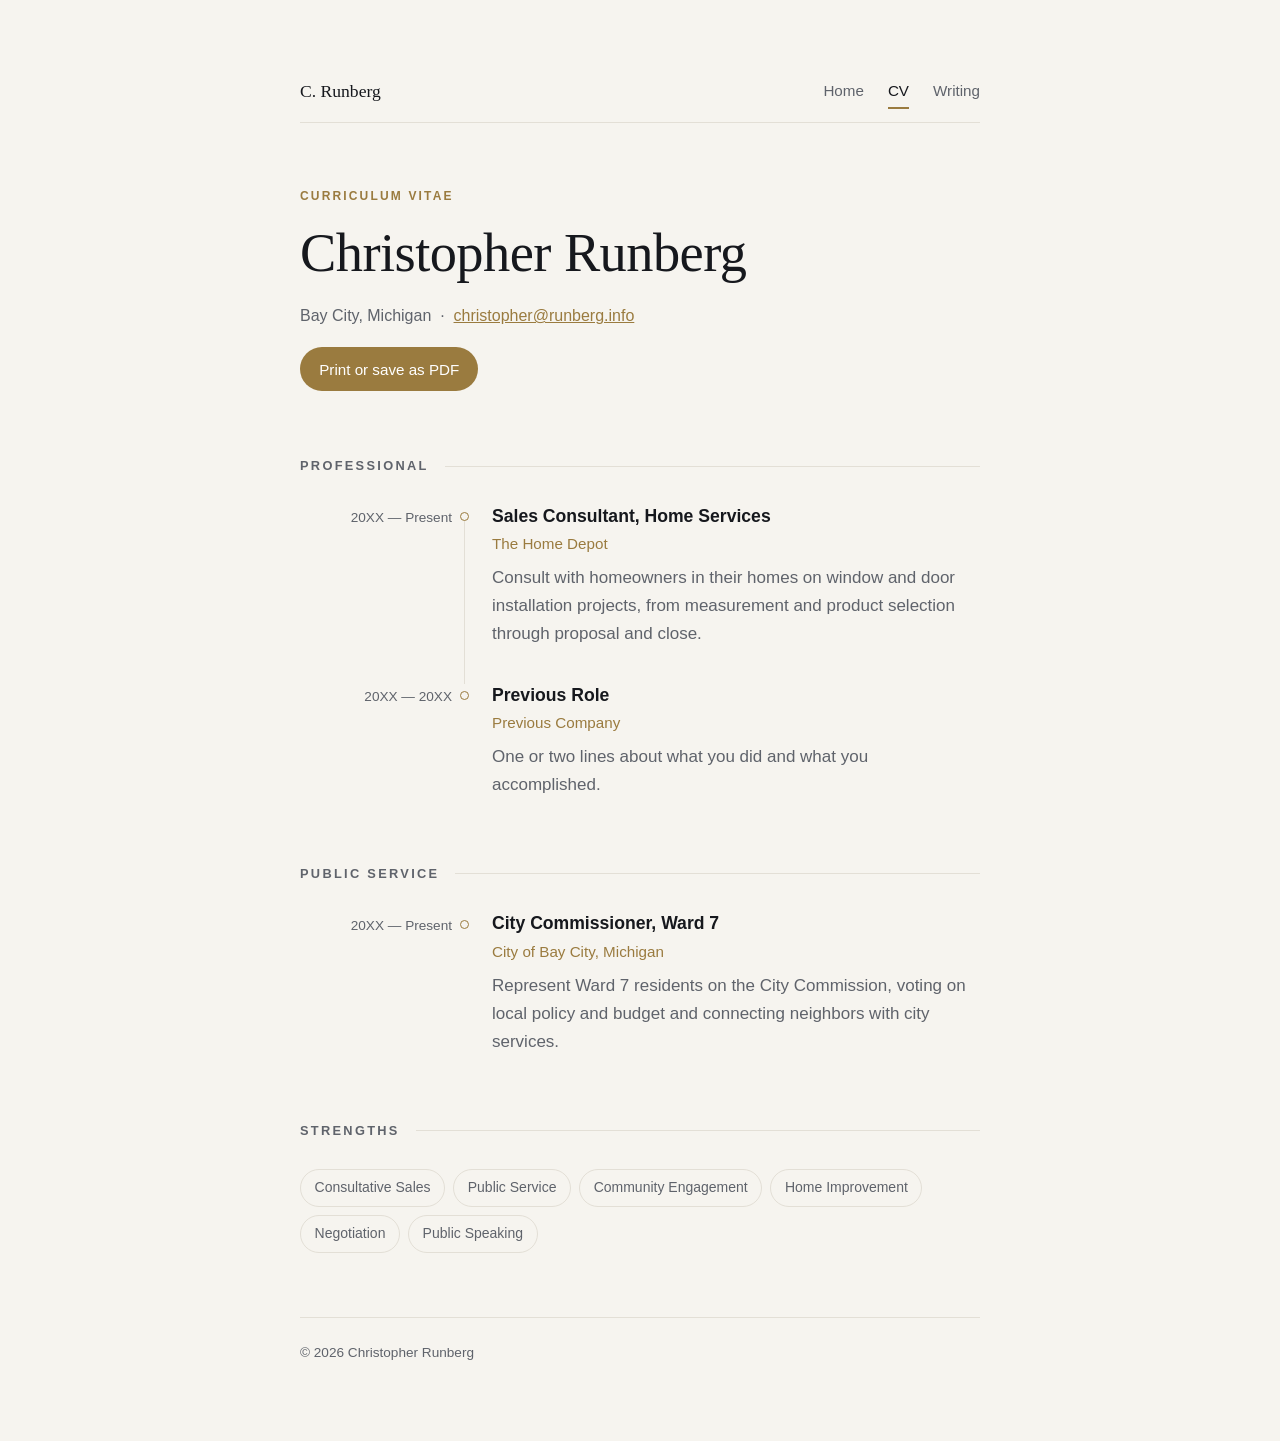
==== cv.html @ a06b4a8a "Add CV and Writing pages with shared navigation Split the single-page site into Home, CV, and Writin" ====
<!DOCTYPE html>
<html lang="en">
<head>
  <meta charset="UTF-8">
  <meta name="viewport" content="width=device-width, initial-scale=1">
  <title>CV — Christopher Runberg</title>
  <meta name="description" content="Curriculum vitae of Christopher Runberg: professional experience, public service, and strengths.">
  <meta name="theme-color" content="#0f1115">
  <meta property="og:title" content="Christopher Runberg — CV">
  <meta property="og:type" content="profile">
  <link rel="icon" href="data:image/svg+xml,%3Csvg xmlns='http://www.w3.org/2000/svg' viewBox='0 0 64 64'%3E%3Crect width='64' height='64' rx='14' fill='%230f1115'/%3E%3Ctext x='50%25' y='54%25' text-anchor='middle' dominant-baseline='middle' font-family='Georgia,serif' font-size='28' fill='%23c9a96e'%3ECR%3C/text%3E%3C/svg%3E">
  <link rel="stylesheet" href="style.css">
</head>
<body>

  <a class="skip-link" href="#main">Skip to content</a>

  <div class="page">

    <nav class="site-nav" aria-label="Main">
      <a class="nav-name" href="index.html">C. Runberg</a>
      <ul>
        <li><a href="index.html">Home</a></li>
        <li><a href="cv.html" aria-current="page">CV</a></li>
        <li><a href="writing.html">Writing</a></li>
      </ul>
    </nav>

    <!-- ========== PAGE TITLE ========== -->
    <header class="page-head">
      <p class="eyebrow">Curriculum Vitae</p>
      <h1>Christopher Runberg</h1>
      <p class="role">Bay City, Michigan &nbsp;·&nbsp; <a href="mailto:christopher@runberg.info">christopher@runberg.info</a></p>
      <!-- onclick="window.print()" opens the print dialog, where visitors can choose "Save as PDF" -->
      <button class="button" type="button" onclick="window.print()">Print or save as PDF</button>
    </header>

    <main id="main" class="stack">

      <!-- ========== PROFESSIONAL ==========
           Newest job first. Copy one <li class="entry">…</li> block to add a job. -->
      <section class="block" aria-labelledby="pro-heading">
        <h2 id="pro-heading">Professional</h2>
        <ol class="timeline">

          <li class="entry">
            <div class="when">20XX — Present</div>  <!-- EDIT ME -->
            <div class="what">
              <h3>Sales Consultant, Home Services</h3>
              <p class="org">The Home Depot</p>
              <p>
                <!-- EDIT ME -->
                Consult with homeowners in their homes on window and door
                installation projects, from measurement and product selection
                through proposal and close.
              </p>
            </div>
          </li>

          <li class="entry">
            <div class="when">20XX — 20XX</div>  <!-- EDIT ME -->
            <div class="what">
              <h3>Previous Role</h3>
              <p class="org">Previous Company</p>
              <p>One or two lines about what you did and what you accomplished.</p>
            </div>
          </li>

        </ol>
      </section>

      <!-- ========== PUBLIC SERVICE ========== -->
      <section class="block" aria-labelledby="service-heading">
        <h2 id="service-heading">Public Service</h2>
        <ol class="timeline">

          <li class="entry">
            <div class="when">20XX — Present</div>  <!-- EDIT ME -->
            <div class="what">
              <h3>City Commissioner, Ward 7</h3>
              <p class="org">City of Bay City, Michigan</p>
              <p>
                <!-- EDIT ME -->
                Represent Ward 7 residents on the City Commission, voting on
                local policy and budget and connecting neighbors with city services.
              </p>
            </div>
          </li>

        </ol>
      </section>

      <!-- ========== STRENGTHS (delete this section if you don't want it) ========== -->
      <section class="block" aria-labelledby="skills-heading">
        <h2 id="skills-heading">Strengths</h2>
        <ul class="tags">
          <li>Consultative Sales</li>
          <li>Public Service</li>
          <li>Community Engagement</li>
          <li>Home Improvement</li>
          <li>Negotiation</li>
          <li>Public Speaking</li>
        </ul>
      </section>

    </main>

    <footer class="footer">
      <p>© 2026 Christopher Runberg</p>
    </footer>

  </div>
</body>
</html>
---- style.css ----
/* =========================================================
   1. DESIGN TOKENS (CSS variables)
   Change a value here and it updates everywhere on the site.
   ========================================================= */
:root {
  /* Colors — light mode */
  --bg:         #f6f4ef;   /* page background (warm off-white) */
  --surface:    #ffffff;   /* cards / buttons */
  --text:       #16181d;   /* main text */
  --muted:      #5f636b;   /* secondary text */
  --line:       #e3dfd6;   /* borders & timeline line */
  --accent:     #9a7b3f;   /* gold accent */
  --accent-ink: #ffffff;   /* text on top of accent color */

  /* Fonts — "system" fonts already on every device = zero download time */
  --font-sans:  -apple-system, BlinkMacSystemFont, "Segoe UI", Roboto, "Helvetica Neue", Arial, sans-serif;
  --font-serif: "Iowan Old Style", "Palatino Linotype", Palatino, Georgia, serif;

  /* Spacing & shape */
  --space: 1rem;           /* 1rem = 16px by default */
  --radius: 14px;
  --max-width: 760px;      /* how wide the content gets on big screens */
}

/* Dark mode: kicks in automatically if the visitor's phone/computer is set to dark */
@media (prefers-color-scheme: dark) {
  :root {
    --bg:      #0f1115;
    --surface: #171a20;
    --text:    #ece9e2;
    --muted:   #9a9da5;
    --line:    #2a2e36;
    --accent:  #c9a96e;
    --accent-ink: #0f1115;
  }
}

/* =========================================================
   2. RESET & BASE
   Browsers add default spacing; we normalize it.
   ========================================================= */
*, *::before, *::after { box-sizing: border-box; }

html { -webkit-text-size-adjust: 100%; }

body {
  margin: 0;
  background: var(--bg);
  color: var(--text);
  font-family: var(--font-sans);
  font-size: 1.0625rem;      /* 17px — comfortable reading size */
  line-height: 1.65;
  -webkit-font-smoothing: antialiased;
}

h1, h2, h3, p { margin: 0; }

a { color: inherit; }

/* =========================================================
   3. PAGE LAYOUT
   clamp(min, preferred, max) = sizes that scale with the screen.
   ========================================================= */
.page {
  max-width: var(--max-width);
  margin-inline: auto;                         /* centers the page */
  padding: clamp(2rem, 6vw, 5rem) clamp(1.25rem, 5vw, 2.5rem);
  display: grid;
  gap: clamp(2.5rem, 6vw, 4rem);               /* space between sections */
}

/* =========================================================
   4. HEADER / HERO  (uses CSS Grid)
   ========================================================= */
.hero {
  display: grid;
  grid-template-columns: auto 1fr;             /* monogram | text */
  gap: clamp(1.25rem, 4vw, 2.5rem);
  align-items: start;
}

.monogram {
  width: clamp(72px, 14vw, 104px);
  aspect-ratio: 1;                             /* keeps it a perfect square */
  display: grid;
  place-items: center;                         /* centers the letters */
  border-radius: 50%;
  border: 1px solid var(--accent);
  color: var(--accent);
  font-family: var(--font-serif);
  font-size: clamp(1.5rem, 4vw, 2.25rem);
  letter-spacing: 0.04em;
}

.eyebrow {
  font-size: 0.75rem;
  font-weight: 600;
  letter-spacing: 0.18em;
  text-transform: uppercase;
  color: var(--accent);
  margin-bottom: 0.5rem;
}

h1 {
  font-family: var(--font-serif);
  font-weight: 500;
  font-size: clamp(2.1rem, 6.5vw, 3.4rem);
  line-height: 1.1;
  letter-spacing: -0.01em;
}

.role {
  margin-top: 0.6rem;
  color: var(--muted);
  font-size: 1rem;
}

.bio {
  margin-top: 1.25rem;
  max-width: 58ch;                             /* ~58 characters per line = easy reading */
}

/* =========================================================
   5. CONTACT LINKS  (uses Flexbox)
   ========================================================= */
.contact {
  list-style: none;
  margin: 0;
  padding: 0;
  display: grid;
  grid-template-columns: repeat(3, 1fr);       /* 3 equal columns = a tidy 3×2 block */
  gap: 0.75rem;
}

.contact a {
  display: flex;
  justify-content: center;                     /* centers icon + label inside each button */
  align-items: center;
  gap: 0.55rem;
  padding: 0.7rem 1.1rem;
  min-height: 44px;                            /* big enough to tap with a thumb */
  background: var(--surface);
  border: 1px solid var(--line);
  border-radius: 999px;                        /* pill shape */
  text-decoration: none;
  font-size: 0.95rem;
  font-weight: 500;
  transition: border-color .2s, background .2s, color .2s, transform .2s;
}

.contact a:hover {
  border-color: var(--accent);
  color: var(--accent);
  transform: translateY(-1px);
}

.contact svg {
  width: 18px;
  height: 18px;
  fill: none;
  stroke: currentColor;                        /* icon takes the text color */
  stroke-width: 1.6;
  stroke-linejoin: round;
  stroke-linecap: round;
}

/* =========================================================
   6. SECTION HEADINGS
   ========================================================= */
.block h2 {
  display: flex;
  align-items: center;
  gap: 1rem;
  font-size: 0.8rem;
  font-weight: 600;
  letter-spacing: 0.18em;
  text-transform: uppercase;
  color: var(--muted);
  margin-bottom: 1.75rem;
}

/* thin line that extends to the right of each heading */
.block h2::after {
  content: "";
  flex: 1;
  height: 1px;
  background: var(--line);
}

/* =========================================================
   7. TIMELINE
   ========================================================= */
.timeline {
  list-style: none;
  margin: 0;
  padding: 0;
  position: relative;
}

.entry {
  display: grid;
  grid-template-columns: 9.5rem 1fr;           /* date column | details column */
  gap: 1.5rem;
  padding-bottom: 2.25rem;
  position: relative;
}

/* The vertical line */
.entry::before {
  content: "";
  position: absolute;
  left: calc(9.5rem + 0.75rem);                /* sits in the gap between columns */
  top: 0.55rem;
  bottom: 0;
  width: 1px;
  background: var(--line);
}
.entry:last-child::before { display: none; }   /* no line hanging off the last item */
.entry:last-child { padding-bottom: 0; }

/* The dot */
.entry::after {
  content: "";
  position: absolute;
  left: calc(9.5rem + 0.75rem - 4px);
  top: 0.45rem;
  width: 9px;
  height: 9px;
  border-radius: 50%;
  background: var(--bg);
  border: 1.5px solid var(--accent);
}

.when {
  font-size: 0.85rem;
  color: var(--muted);
  font-variant-numeric: tabular-nums;          /* numbers line up neatly */
  padding-top: 0.15rem;
  text-align: right;
}

.what { padding-left: 1rem; }

.what h3 {
  font-size: 1.1rem;
  font-weight: 600;
  line-height: 1.35;
}

.org {
  color: var(--accent);
  font-size: 0.95rem;
  margin: 0.15rem 0 0.5rem;
}

.what p:last-child { color: var(--muted); }

/* =========================================================
   8. STRENGTH TAGS
   ========================================================= */
.tags {
  list-style: none;
  margin: 0;
  padding: 0;
  display: flex;
  flex-wrap: wrap;
  gap: 0.5rem;
}

.tags li {
  padding: 0.4rem 0.85rem;
  border: 1px solid var(--line);
  border-radius: 999px;
  font-size: 0.875rem;
  color: var(--muted);
}

/* =========================================================
   9. FOOTER
   ========================================================= */
.footer {
  padding-top: 1.5rem;
  border-top: 1px solid var(--line);
  font-size: 0.85rem;
  color: var(--muted);
}

/* =========================================================
   9b. MENU (top of every page)
   ========================================================= */
.site-nav {
  display: flex;
  justify-content: space-between;              /* name on the left, links on the right */
  align-items: center;
  flex-wrap: wrap;
  gap: 0.75rem 1.5rem;
  padding-bottom: 1rem;
  border-bottom: 1px solid var(--line);
}

.nav-name {
  font-family: var(--font-serif);
  font-size: 1.1rem;
  text-decoration: none;
}

.site-nav ul {
  list-style: none;
  margin: 0;
  padding: 0;
  display: flex;
  gap: 1.5rem;
}

.site-nav ul a {
  text-decoration: none;
  font-size: 0.95rem;
  color: var(--muted);
  padding: 0.5rem 0;                           /* taller tap target on phones */
}

.site-nav ul a:hover { color: var(--accent); }

/* The page you're on: darker text plus a gold underline */
.site-nav a[aria-current="page"] {
  color: var(--text);
  border-bottom: 2px solid var(--accent);
}

/* =========================================================
   9c. PAGE TITLES (CV and Writing pages)
   ========================================================= */
.page-head { display: grid; gap: 0.6rem; justify-items: start; }
.page-head .role a { color: var(--accent); }
.page-head .bio { margin-top: 0.25rem; }

/* Space between sections inside <main> */
.stack {
  display: grid;
  gap: clamp(2.5rem, 6vw, 4rem);
}

/* =========================================================
   9d. BUTTON
   ========================================================= */
.button {
  margin-top: 0.5rem;
  display: inline-flex;
  align-items: center;
  min-height: 44px;
  padding: 0.6rem 1.2rem;
  font: inherit;
  font-size: 0.95rem;
  font-weight: 500;
  color: var(--accent-ink);
  background: var(--accent);
  border: none;
  border-radius: 999px;
  text-decoration: none;
  cursor: pointer;
}
.button:hover { filter: brightness(1.08); }

/* =========================================================
   9e. CARDS (signposts on Home, posts on Writing)
   ========================================================= */
.cards {
  list-style: none;
  margin: 0;
  padding: 0;
  display: grid;
  grid-template-columns: repeat(auto-fit, minmax(240px, 1fr));  /* side by side when there's room */
  gap: 1rem;
}

.card {
  display: grid;
  gap: 0.4rem;
  height: 100%;
  padding: 1.25rem 1.4rem;
  background: var(--surface);
  border: 1px solid var(--line);
  border-radius: var(--radius);
  text-decoration: none;
  transition: border-color .2s, transform .2s;
}
.card:hover { border-color: var(--accent); transform: translateY(-2px); }

.card h3 { font-size: 1.1rem; font-weight: 600; line-height: 1.35; }
.card p { color: var(--muted); font-size: 0.95rem; }
.card-meta { font-size: 0.8rem !important; letter-spacing: 0.04em; }
.card-more { color: var(--accent); font-size: 0.9rem; font-weight: 500; margin-top: 0.25rem; }

/* =========================================================
   10. ACCESSIBILITY HELPERS
   ========================================================= */
.visually-hidden {               /* hidden on screen, still read by screen readers */
  position: absolute;
  width: 1px; height: 1px;
  overflow: hidden;
  clip: rect(0 0 0 0);
  white-space: nowrap;
}

.skip-link {
  position: absolute;
  left: 1rem;
  top: -3rem;
  padding: 0.5rem 1rem;
  background: var(--accent);
  color: var(--accent-ink);
  border-radius: 8px;
  z-index: 10;
}
.skip-link:focus { top: 1rem; }

/* Clear outline when navigating with the Tab key */
a:focus-visible {
  outline: 2px solid var(--accent);
  outline-offset: 3px;
}

/* Respect visitors who turn off animations in their device settings */
@media (prefers-reduced-motion: reduce) {
  * { transition: none !important; }
}

/* =========================================================
   11. PHONE LAYOUT (screens narrower than 600px)
   ========================================================= */
@media (max-width: 600px) {
  .hero {
    grid-template-columns: 1fr;                /* stack monogram above text */
  }

  /* Timeline: date moves above the job, line runs down the left edge */
  .entry {
    grid-template-columns: 1fr;
    gap: 0.25rem;
    padding-left: 1.75rem;
  }
  .entry::before { left: 4px; }
  .entry::after  { left: 0; }
  .when { text-align: left; }
  .what { padding-left: 0; }

  /* Contact buttons: 2 columns on phones (3 rows of 2) */
  .contact {
    grid-template-columns: 1fr 1fr;
  }
}

/* =========================================================
   12. PRINT  (makes "Print → Save as PDF" a clean résumé)
   ========================================================= */
@media print {
  :root { --bg: #fff; --text: #000; --muted: #444; --line: #ccc; --accent: #000; }
  .skip-link, .contact svg, .site-nav, .button { display: none; }
  .page { padding: 0; }
  .contact a { border: none; padding: 0; }
  .entry { break-inside: avoid; }
}
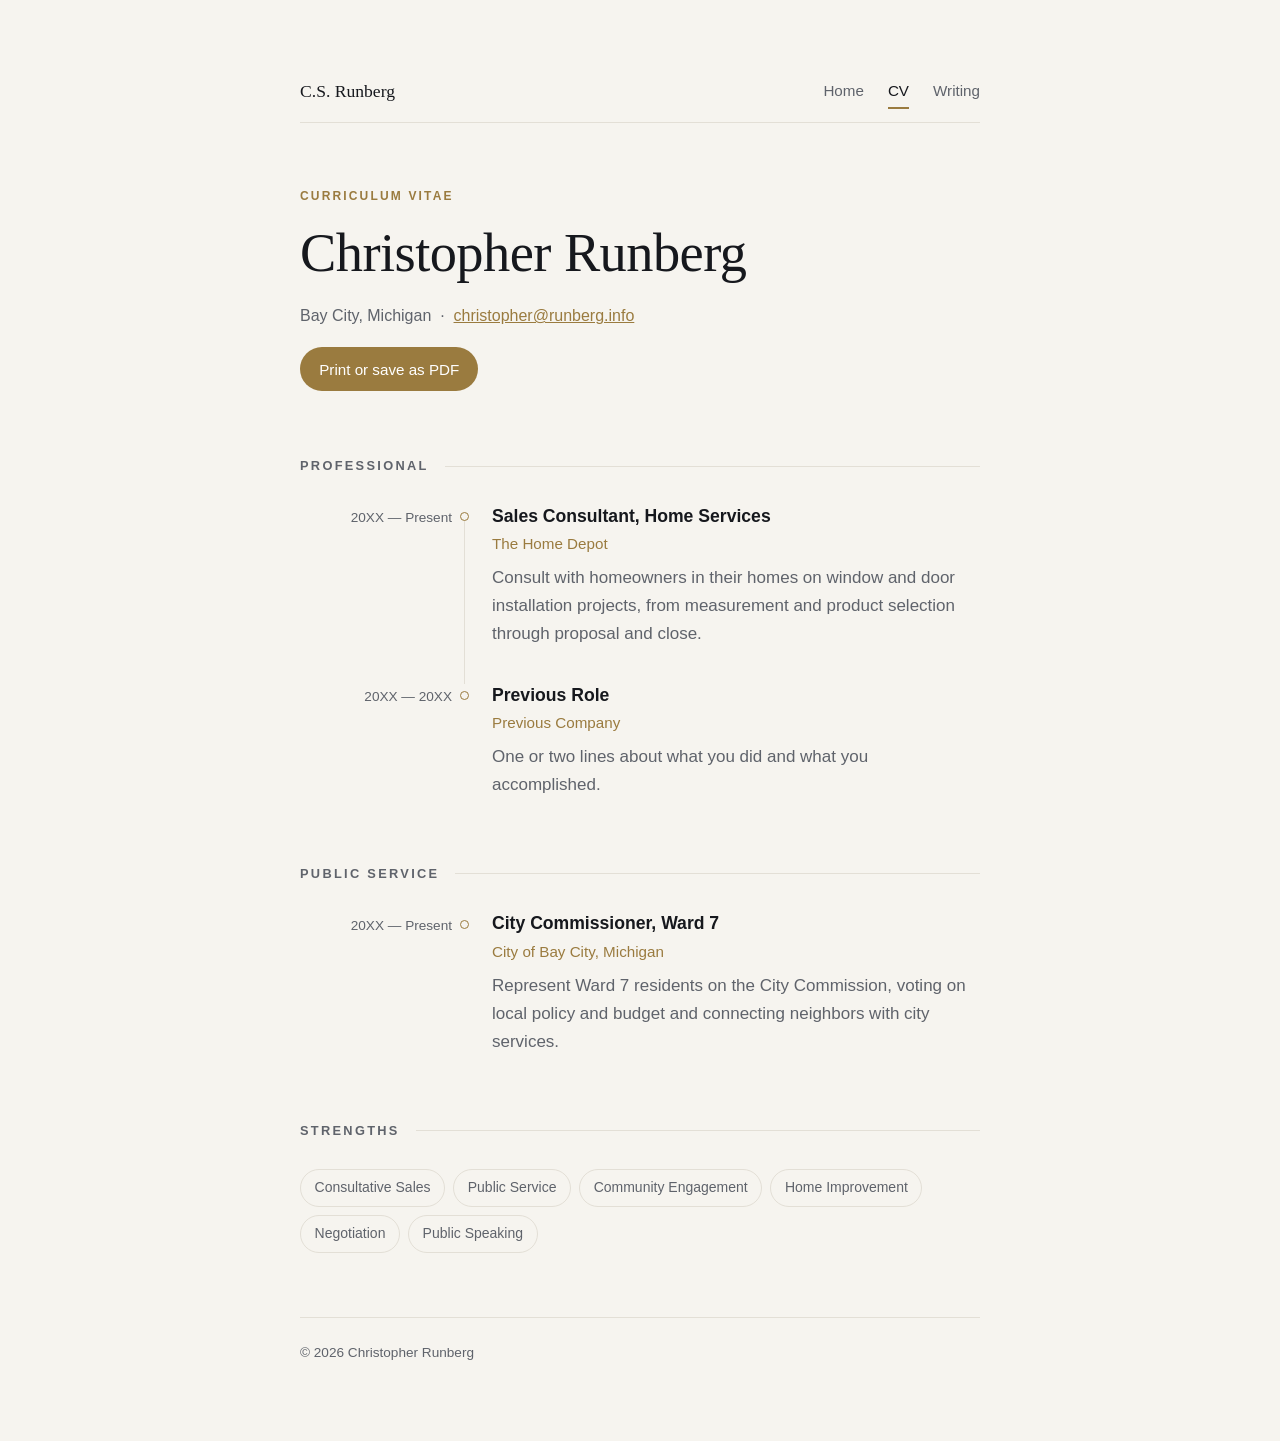
==== commit d2b23dd8: "Change menu name to C.S. Runberg Co-Authored-By: Claude Opus 5.5 <noreply@anthropic.com> Claude-Sess" ====
--- a/cv.html
+++ b/cv.html
@@ -18,7 +18,7 @@
   <div class="page">
 
     <nav class="site-nav" aria-label="Main">
-      <a class="nav-name" href="index.html">C. Runberg</a>
+      <a class="nav-name" href="index.html">C.S. Runberg</a>
       <ul>
         <li><a href="index.html">Home</a></li>
         <li><a href="cv.html" aria-current="page">CV</a></li>
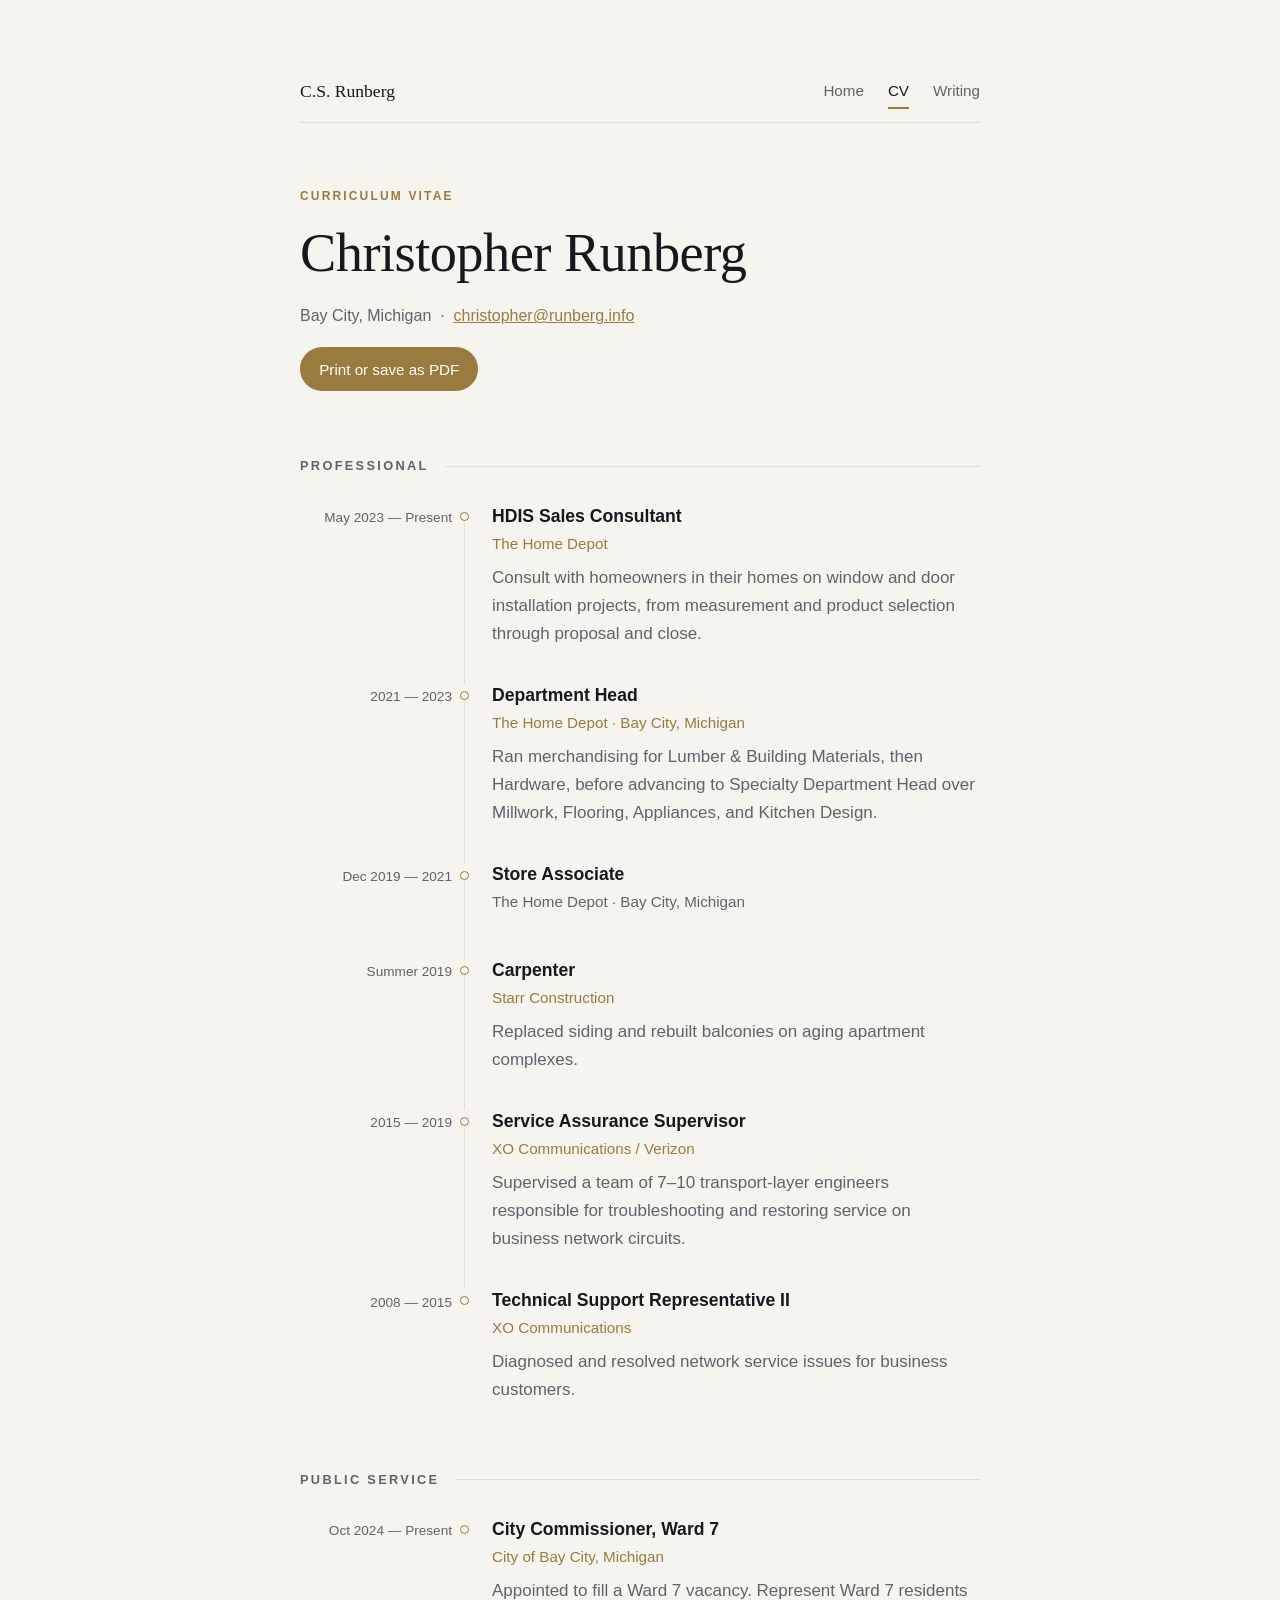
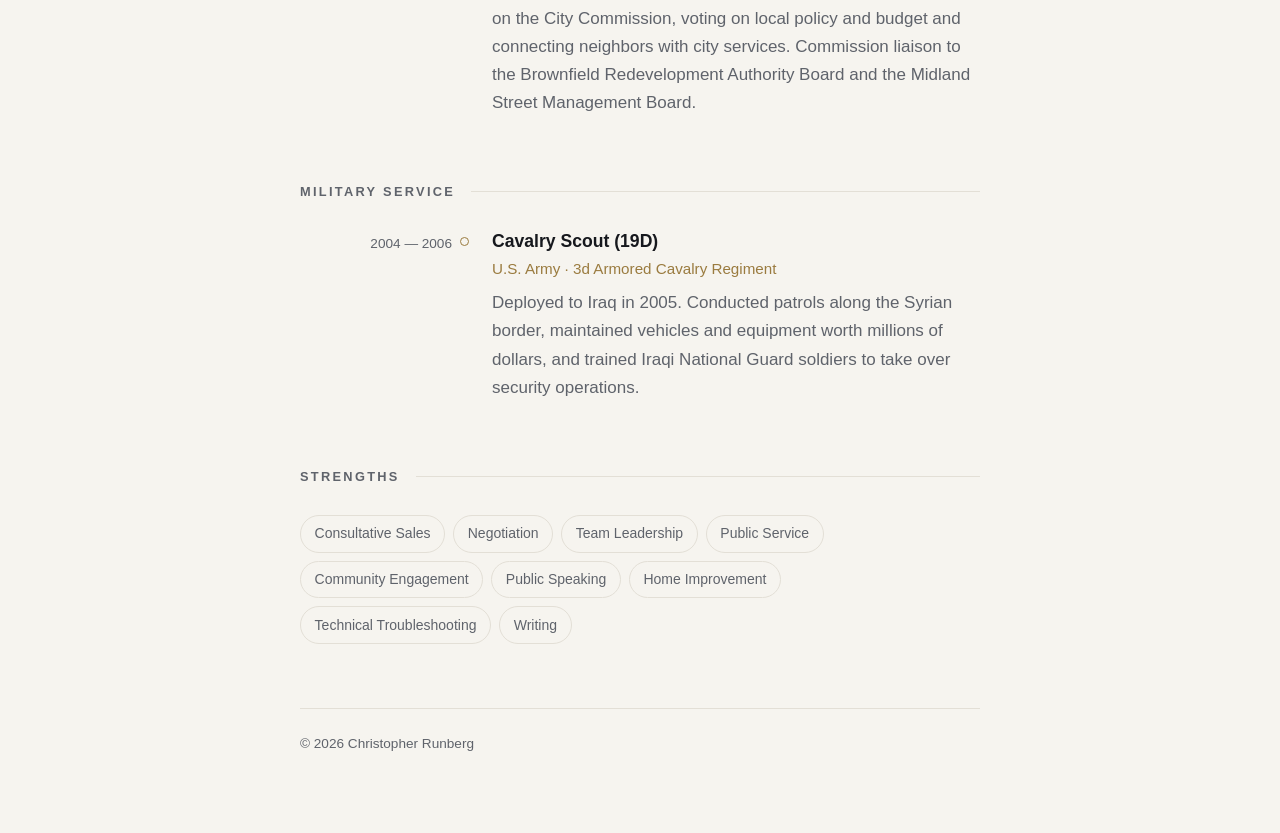
==== commit 52ff016e: "Fill in CV, bio, values, and writing portfolio Add full work history, public service, and military s" ====
--- a/cv.html
+++ b/cv.html
@@ -4,7 +4,7 @@
   <meta charset="UTF-8">
   <meta name="viewport" content="width=device-width, initial-scale=1">
   <title>CV — Christopher Runberg</title>
-  <meta name="description" content="Curriculum vitae of Christopher Runberg: professional experience, public service, and strengths.">
+  <meta name="description" content="Curriculum vitae of Christopher Runberg: professional experience, public service, military service, and strengths.">
   <meta name="theme-color" content="#0f1115">
   <meta property="og:title" content="Christopher Runberg — CV">
   <meta property="og:type" content="profile">
@@ -44,12 +44,11 @@
         <ol class="timeline">
 
           <li class="entry">
-            <div class="when">20XX — Present</div>  <!-- EDIT ME -->
+            <div class="when">May 2023 — Present</div>
             <div class="what">
-              <h3>Sales Consultant, Home Services</h3>
+              <h3>HDIS Sales Consultant</h3>
               <p class="org">The Home Depot</p>
               <p>
-                <!-- EDIT ME -->
                 Consult with homeowners in their homes on window and door
                 installation projects, from measurement and product selection
                 through proposal and close.
@@ -58,11 +57,53 @@
           </li>
 
           <li class="entry">
-            <div class="when">20XX — 20XX</div>  <!-- EDIT ME -->
+            <div class="when">2021 — 2023</div>
             <div class="what">
-              <h3>Previous Role</h3>
-              <p class="org">Previous Company</p>
-              <p>One or two lines about what you did and what you accomplished.</p>
+              <h3>Department Head</h3>
+              <p class="org">The Home Depot · Bay City, Michigan</p>
+              <p>
+                Ran merchandising for Lumber &amp; Building Materials, then Hardware,
+                before advancing to Specialty Department Head over Millwork,
+                Flooring, Appliances, and Kitchen Design.
+              </p>
+            </div>
+          </li>
+
+          <li class="entry">
+            <div class="when">Dec 2019 — 2021</div>
+            <div class="what">
+              <h3>Store Associate</h3>
+              <p class="org">The Home Depot · Bay City, Michigan</p>
+            </div>
+          </li>
+
+          <li class="entry">
+            <div class="when">Summer 2019</div>
+            <div class="what">
+              <h3>Carpenter</h3>
+              <p class="org">Starr Construction</p>
+              <p>Replaced siding and rebuilt balconies on aging apartment complexes.</p>
+            </div>
+          </li>
+
+          <li class="entry">
+            <div class="when">2015 — 2019</div>
+            <div class="what">
+              <h3>Service Assurance Supervisor</h3>
+              <p class="org">XO Communications / Verizon</p>
+              <p>
+                Supervised a team of 7–10 transport-layer engineers responsible for
+                troubleshooting and restoring service on business network circuits.
+              </p>
+            </div>
+          </li>
+
+          <li class="entry">
+            <div class="when">2008 — 2015</div>
+            <div class="what">
+              <h3>Technical Support Representative II</h3>
+              <p class="org">XO Communications</p>
+              <p>Diagnosed and resolved network service issues for business customers.</p>
             </div>
           </li>
 
@@ -75,14 +116,16 @@
         <ol class="timeline">
 
           <li class="entry">
-            <div class="when">20XX — Present</div>  <!-- EDIT ME -->
+            <div class="when">Oct 2024 — Present</div>
             <div class="what">
               <h3>City Commissioner, Ward 7</h3>
               <p class="org">City of Bay City, Michigan</p>
               <p>
-                <!-- EDIT ME -->
-                Represent Ward 7 residents on the City Commission, voting on
-                local policy and budget and connecting neighbors with city services.
+                Appointed to fill a Ward 7 vacancy. Represent Ward 7 residents on
+                the City Commission, voting on local policy and budget and
+                connecting neighbors with city services. Commission liaison to the
+                Brownfield Redevelopment Authority Board and the Midland Street
+                Management Board.
               </p>
             </div>
           </li>
@@ -90,16 +133,40 @@
         </ol>
       </section>
 
-      <!-- ========== STRENGTHS (delete this section if you don't want it) ========== -->
+      <!-- ========== MILITARY SERVICE ========== -->
+      <section class="block" aria-labelledby="military-heading">
+        <h2 id="military-heading">Military Service</h2>
+        <ol class="timeline">
+
+          <li class="entry">
+            <div class="when">2004 — 2006</div>
+            <div class="what">
+              <h3>Cavalry Scout (19D)</h3>
+              <p class="org">U.S. Army · 3d Armored Cavalry Regiment</p>
+              <p>
+                Deployed to Iraq in 2005. Conducted patrols along the Syrian border,
+                maintained vehicles and equipment worth millions of dollars, and
+                trained Iraqi National Guard soldiers to take over security operations.
+              </p>
+            </div>
+          </li>
+
+        </ol>
+      </section>
+
+      <!-- ========== STRENGTHS ========== -->
       <section class="block" aria-labelledby="skills-heading">
         <h2 id="skills-heading">Strengths</h2>
         <ul class="tags">
           <li>Consultative Sales</li>
+          <li>Negotiation</li>
+          <li>Team Leadership</li>
           <li>Public Service</li>
           <li>Community Engagement</li>
+          <li>Public Speaking</li>
           <li>Home Improvement</li>
-          <li>Negotiation</li>
-          <li>Public Speaking</li>
+          <li>Technical Troubleshooting</li>
+          <li>Writing</li>
         </ul>
       </section>
 
--- a/style.css
+++ b/style.css
@@ -361,6 +361,19 @@
 }
 .button:hover { filter: brightness(1.08); }
 
+/* "What I Believe" paragraphs on the Home page */
+.values p { max-width: 62ch; }
+.values p + p { margin-top: 1rem; }          /* space between paragraphs */
+
+/* Short description under a section heading (Writing page) */
+.section-intro {
+  color: var(--muted);
+  font-size: 0.95rem;
+  margin: -0.75rem 0 1.25rem;
+  max-width: 62ch;
+}
+.section-intro a { color: var(--accent); }
+
 /* =========================================================
    9e. CARDS (signposts on Home, posts on Writing)
    ========================================================= */
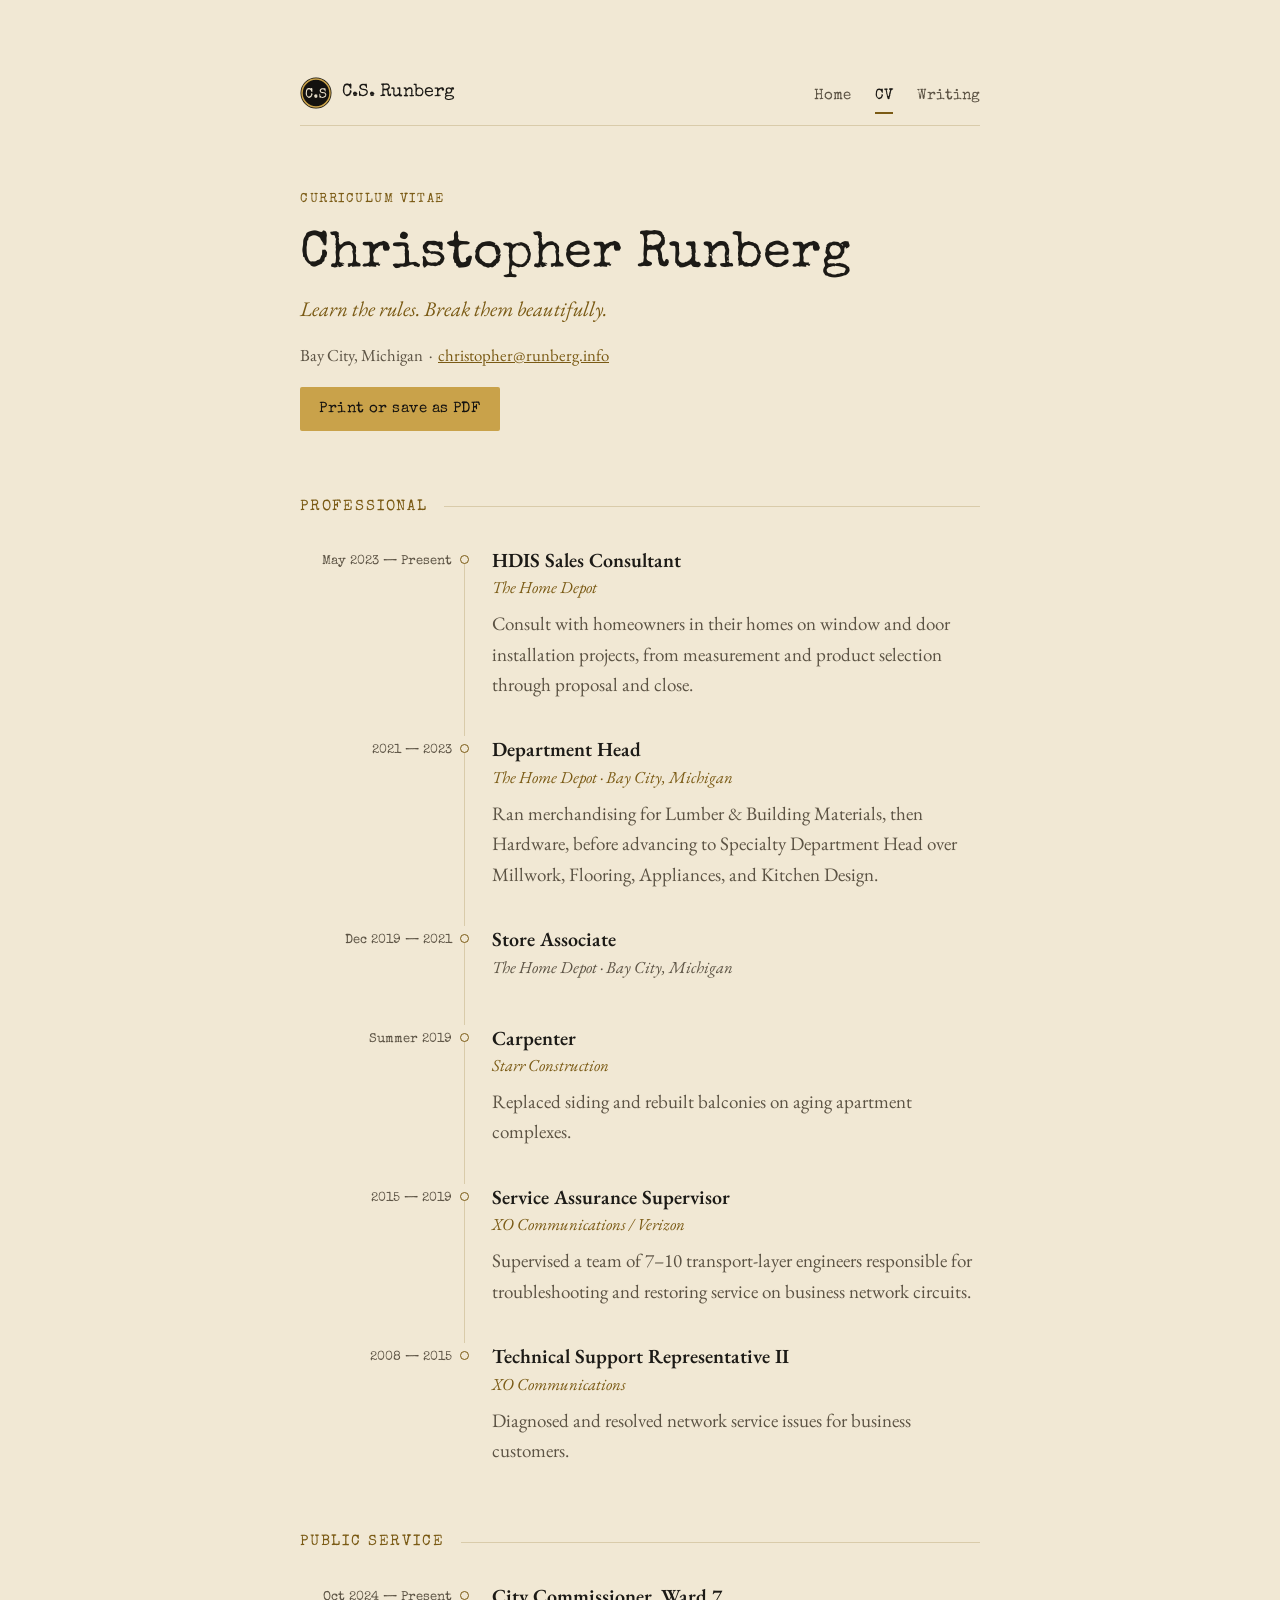
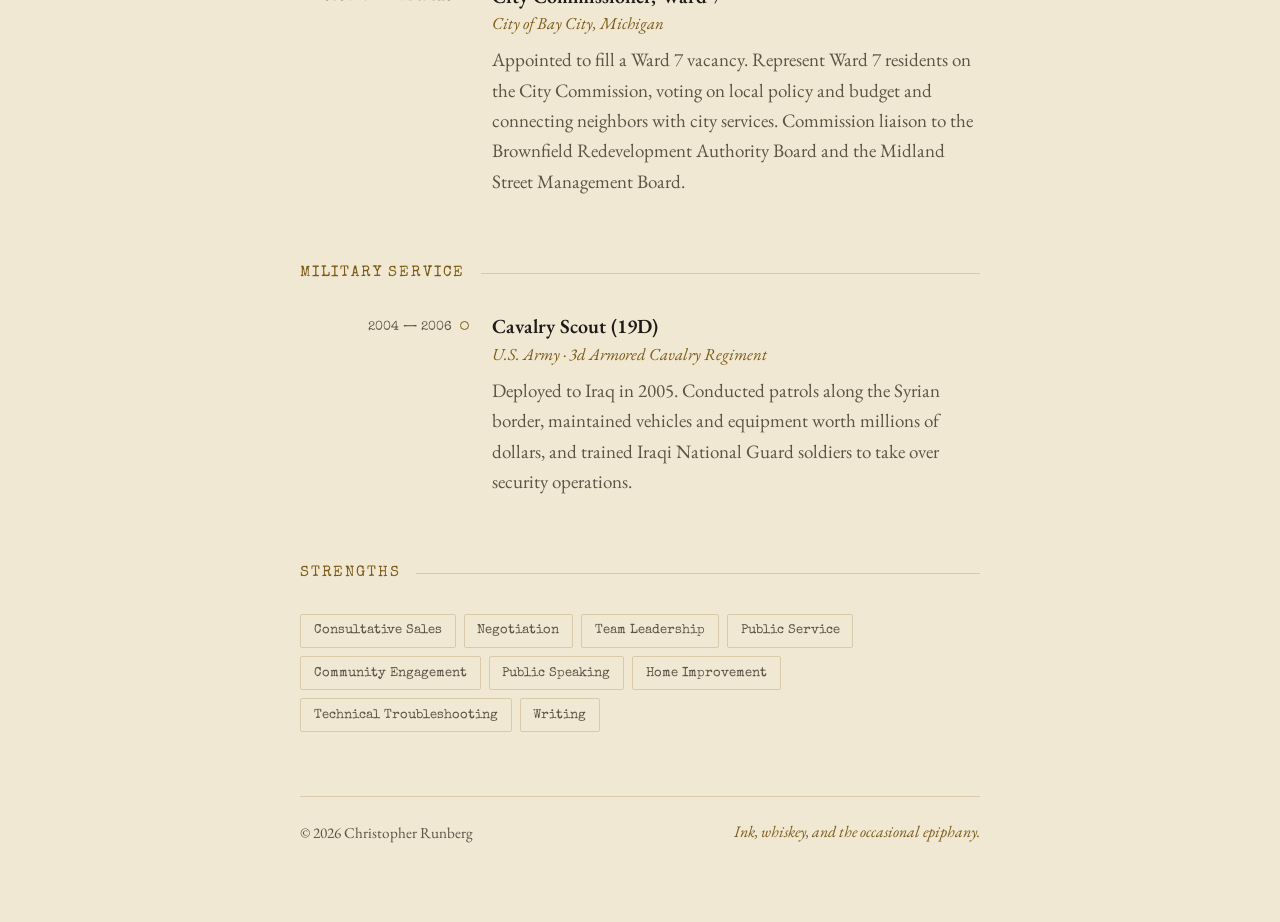
==== commit 249e047b: "Apply C.S. Runberg brand: fonts, colors, logo, favicon - Night Shift theme on Home, Daylight Manuscr" ====
--- a/cv.html
+++ b/cv.html
@@ -5,20 +5,30 @@
   <meta name="viewport" content="width=device-width, initial-scale=1">
   <title>CV — Christopher Runberg</title>
   <meta name="description" content="Curriculum vitae of Christopher Runberg: professional experience, public service, military service, and strengths.">
-  <meta name="theme-color" content="#0f1115">
+  <meta name="theme-color" content="#f1e8d4">
   <meta property="og:title" content="Christopher Runberg — CV">
+  <meta property="og:image" content="https://runberg.info/assets/share-card.png">
   <meta property="og:type" content="profile">
-  <link rel="icon" href="data:image/svg+xml,%3Csvg xmlns='http://www.w3.org/2000/svg' viewBox='0 0 64 64'%3E%3Crect width='64' height='64' rx='14' fill='%230f1115'/%3E%3Ctext x='50%25' y='54%25' text-anchor='middle' dominant-baseline='middle' font-family='Georgia,serif' font-size='28' fill='%23c9a96e'%3ECR%3C/text%3E%3C/svg%3E">
+  <!-- Favicon: the small "C.S" typewriter key -->
+  <link rel="icon" href="assets/favicon.svg" type="image/svg+xml">
+  <link rel="icon" href="assets/favicon-32.png" sizes="32x32" type="image/png">
+  <link rel="apple-touch-icon" href="assets/apple-touch-icon.png">
+
+  <!-- Brand fonts from Google Fonts: Special Elite (typewriter) and EB Garamond (reading) -->
+  <link rel="preconnect" href="https://fonts.googleapis.com">
+  <link rel="preconnect" href="https://fonts.gstatic.com" crossorigin>
+  <link rel="stylesheet" href="https://fonts.googleapis.com/css2?family=EB+Garamond:ital,wght@0,400;0,600;1,400&family=Special+Elite&display=swap">
+
   <link rel="stylesheet" href="style.css">
 </head>
-<body>
+<body class="theme-parchment">
 
   <a class="skip-link" href="#main">Skip to content</a>
 
   <div class="page">
 
     <nav class="site-nav" aria-label="Main">
-      <a class="nav-name" href="index.html">C.S. Runberg</a>
+      <a class="nav-name" href="index.html"><img src="assets/favicon.svg" alt="" width="32" height="32">C.S. Runberg</a>
       <ul>
         <li><a href="index.html">Home</a></li>
         <li><a href="cv.html" aria-current="page">CV</a></li>
@@ -30,6 +40,7 @@
     <header class="page-head">
       <p class="eyebrow">Curriculum Vitae</p>
       <h1>Christopher Runberg</h1>
+      <p class="tagline">Learn the rules. Break them beautifully.</p>
       <p class="role">Bay City, Michigan &nbsp;·&nbsp; <a href="mailto:christopher@runberg.info">christopher@runberg.info</a></p>
       <!-- onclick="window.print()" opens the print dialog, where visitors can choose "Save as PDF" -->
       <button class="button" type="button" onclick="window.print()">Print or save as PDF</button>
@@ -173,7 +184,9 @@
     </main>
 
     <footer class="footer">
+      <!-- Remember to update the year each January -->
       <p>© 2026 Christopher Runberg</p>
+      <p class="tagline">Ink, whiskey, and the occasional epiphany.</p>
     </footer>
 
   </div>
